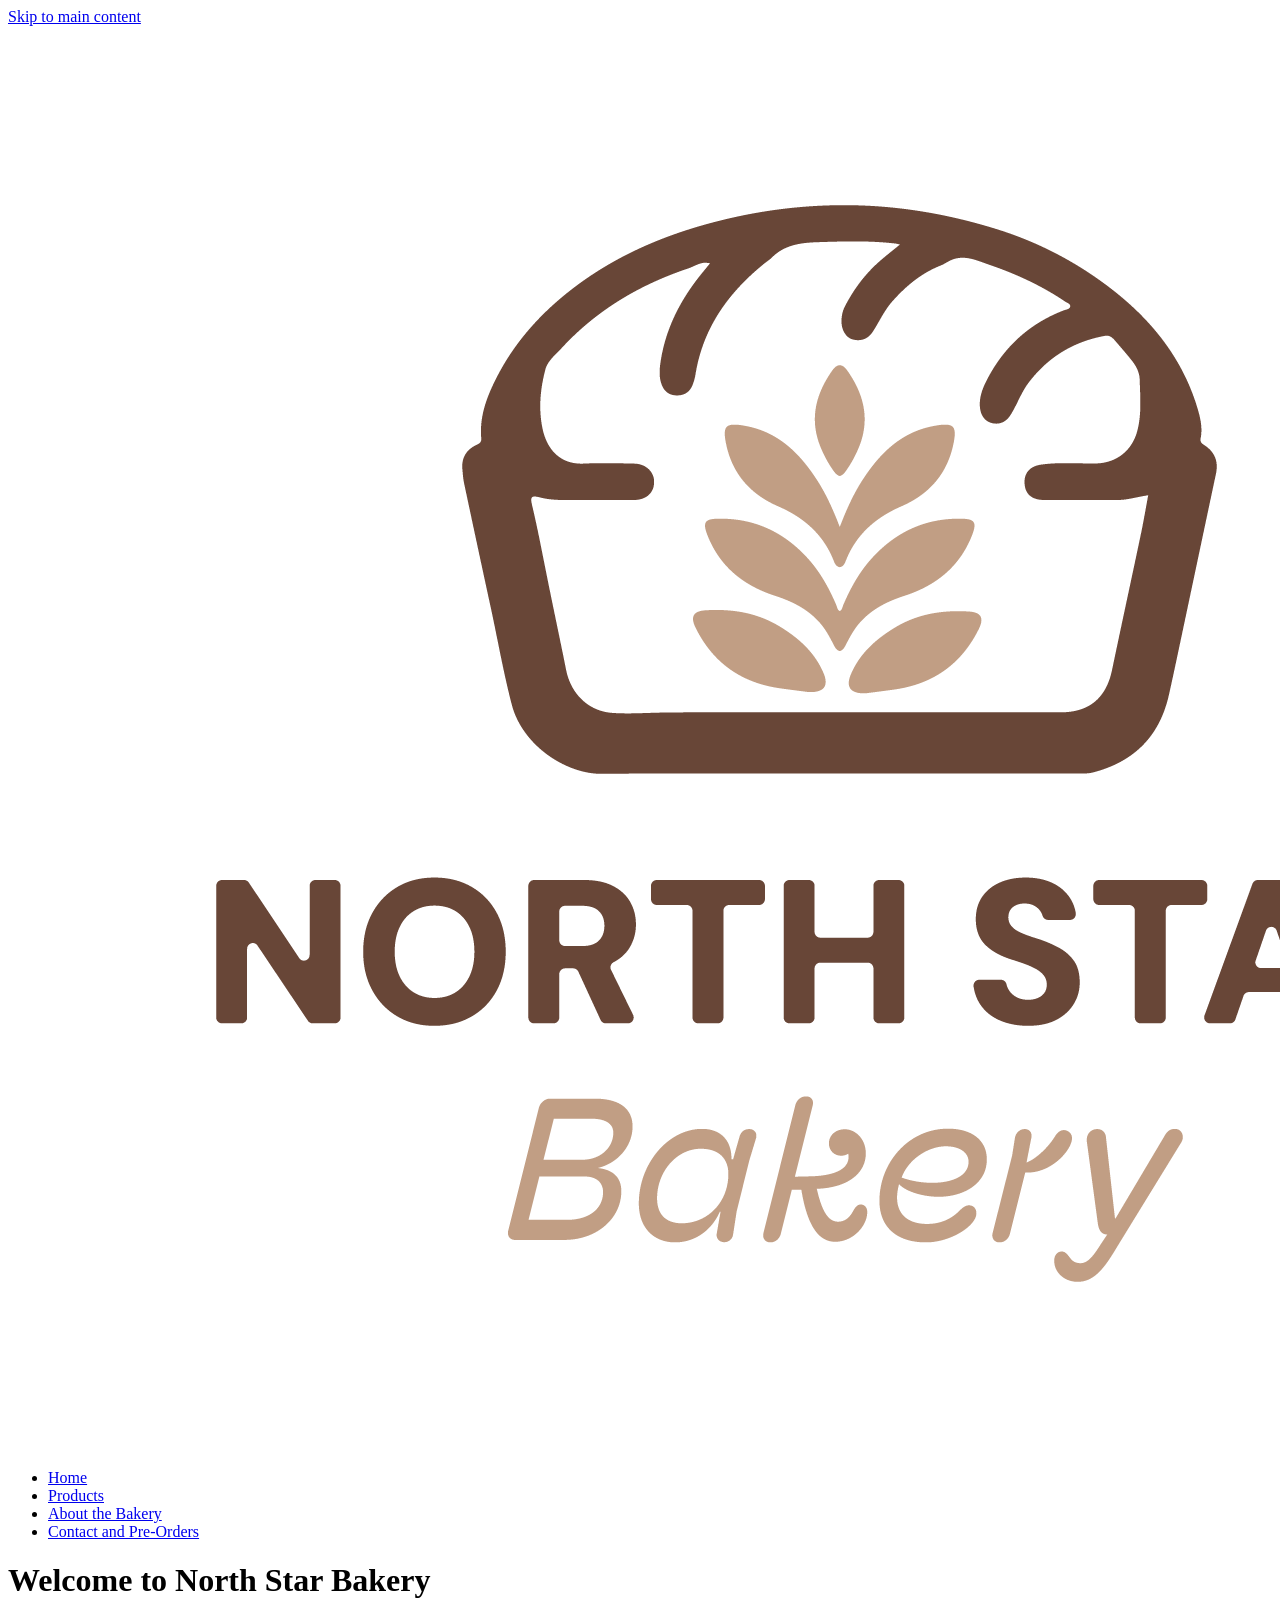
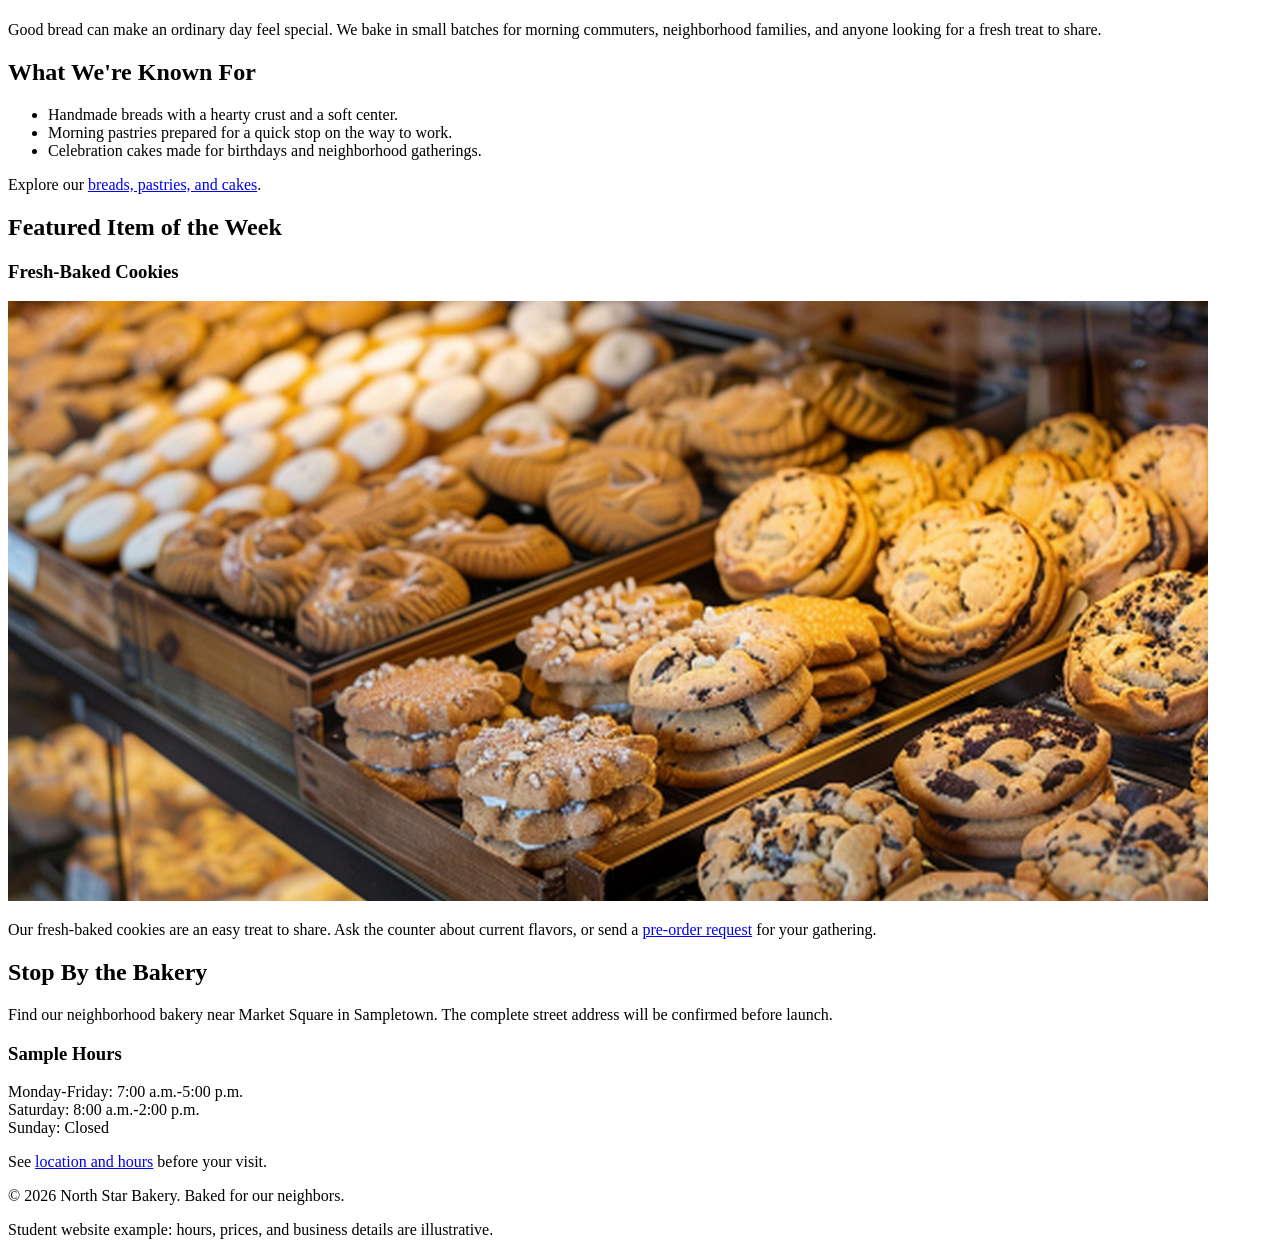
==== index.html @ a2d33c26 "first commit" ====
<!DOCTYPE html>
<html lang="en">
<head>
  <meta charset="UTF-8">
  <meta name="viewport" content="width=device-width, initial-scale=1.0">
  <meta name="description" content="Discover fresh breads, pastries, and cakes at North Star Bakery.">
  <title>Home | North Star Bakery</title>
</head>
<body>
  <a href="#main-content">Skip to main content</a>
  <header>
    <img src="assets/bakery-logo_c.png" alt="North Star Bakery logo">
    <nav aria-label="Main navigation">
      <ul>
        <li><a href="index.html" aria-current="page">Home</a></li>
        <li><a href="products.html">Products</a></li>
        <li><a href="about.html">About the Bakery</a></li>
        <li><a href="contact.html">Contact and Pre-Orders</a></li>
      </ul>
    </nav>
  </header>
  <main id="main-content">
    <h1>Welcome to North Star Bakery</h1>
    <p>Good bread can make an ordinary day feel special. We bake in small
      batches for morning commuters, neighborhood families, and anyone
      looking for a fresh treat to share.</p>

    <section aria-labelledby="known-for">
      <h2 id="known-for">What We're Known For</h2>
      <ul>
        <li>Handmade breads with a hearty crust and a soft center.</li>
        <li>Morning pastries prepared for a quick stop on the way to work.</li>
        <li>Celebration cakes made for birthdays and neighborhood gatherings.</li>
      </ul>
      <p>Explore our <a href="products.html">breads, pastries, and cakes</a>.</p>
    </section>

    <section aria-labelledby="weekly-feature">
      <h2 id="weekly-feature">Featured Item of the Week</h2>
      <h3>Fresh-Baked Cookies</h3>
      <picture>
        <source media="(max-width: 600px)" srcset="assets/bakery-feature-small_c.png">
        <img src="assets/bakery-feature-large_c.png"
          alt="Assorted cookies and pastries arranged in the bakery display case">
      </picture>
      <p>Our fresh-baked cookies are an easy treat to share. Ask
        the counter about current flavors, or send a
        <a href="contact.html">pre-order request</a> for your gathering.</p>
    </section>

    <section aria-labelledby="visit">
      <h2 id="visit">Stop By the Bakery</h2>
      <p>Find our neighborhood bakery near Market Square in Sampletown.
        The complete street address will be confirmed before launch.</p>
      <h3>Sample Hours</h3>
      <p>Monday-Friday: 7:00 a.m.-5:00 p.m.<br>
        Saturday: 8:00 a.m.-2:00 p.m.<br>
        Sunday: Closed</p>
      <p>See <a href="contact.html#location-hours">location and hours</a>
        before your visit.</p>
    </section>
  </main>
  <footer>
    <p>&copy; 2026 North Star Bakery. Baked for our neighbors.</p>
    <p>Student website example: hours, prices, and business details are illustrative.</p>
  </footer>
</body>
</html>
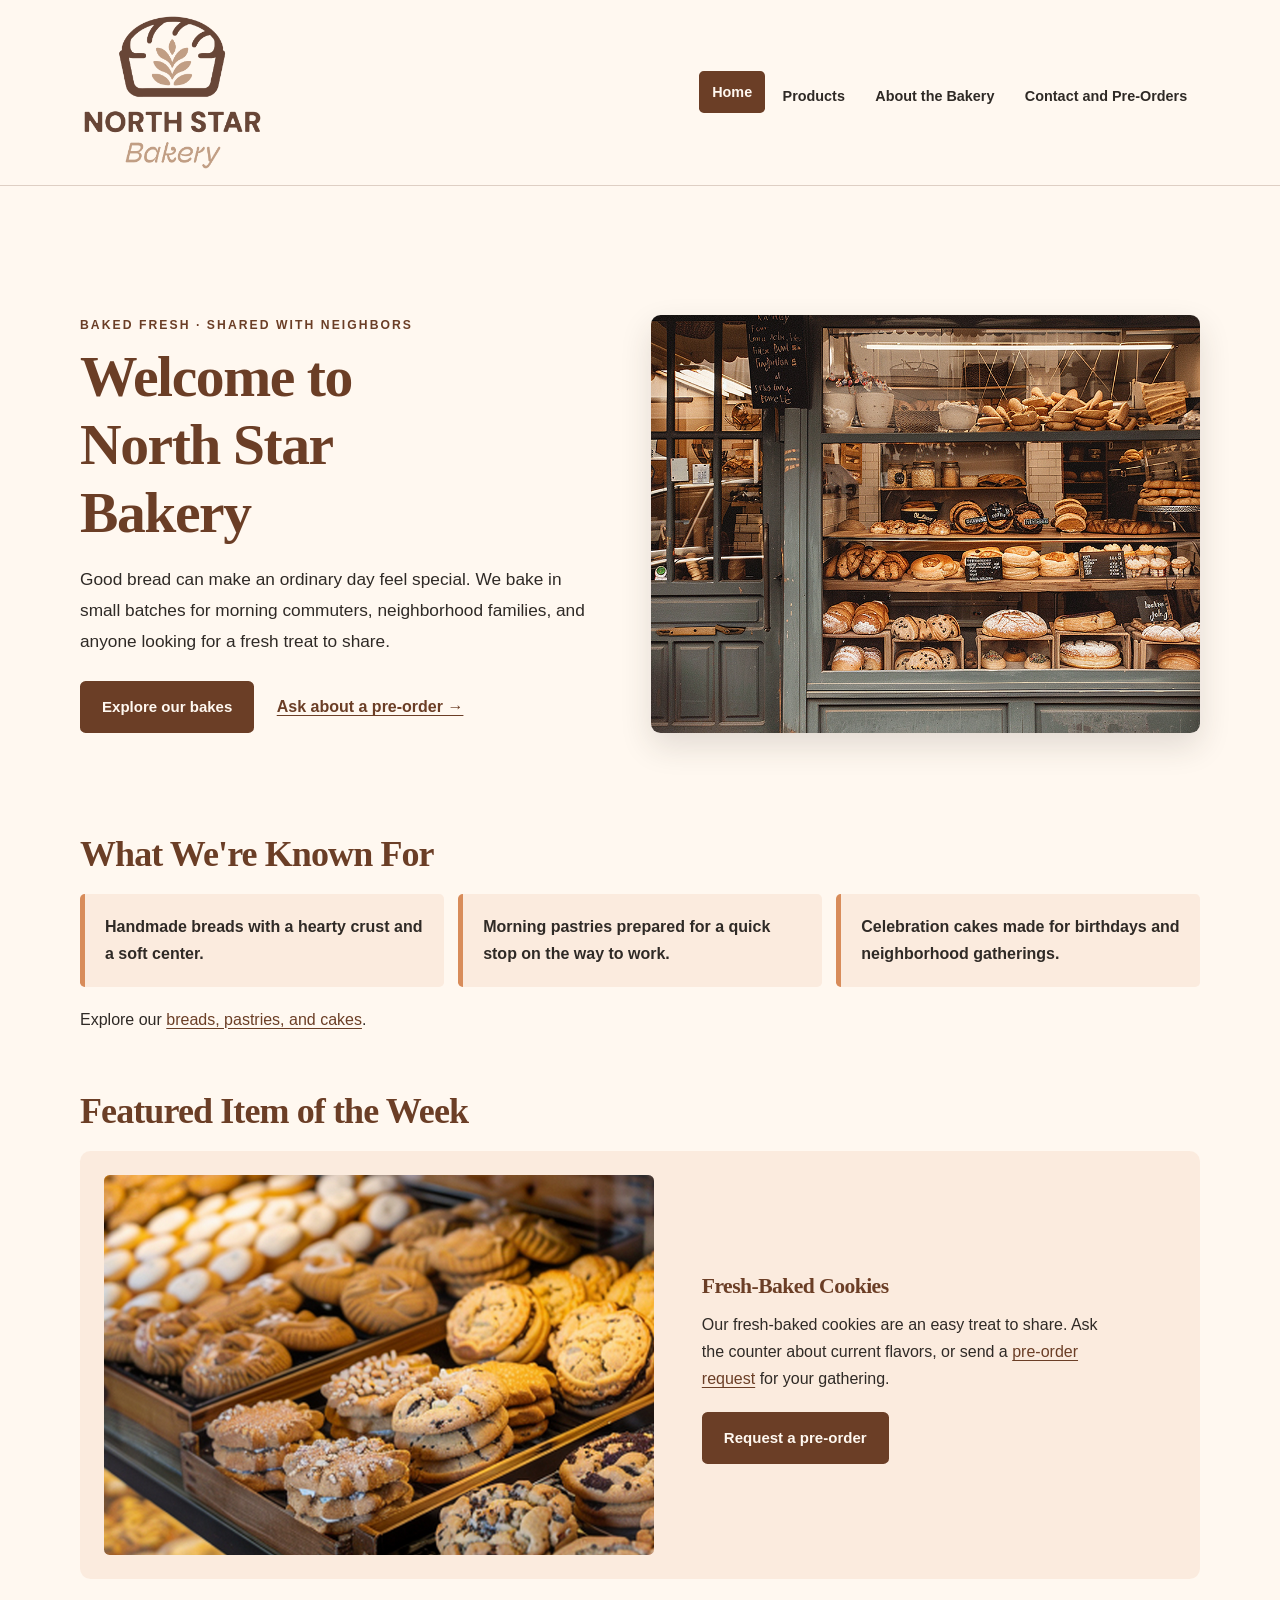
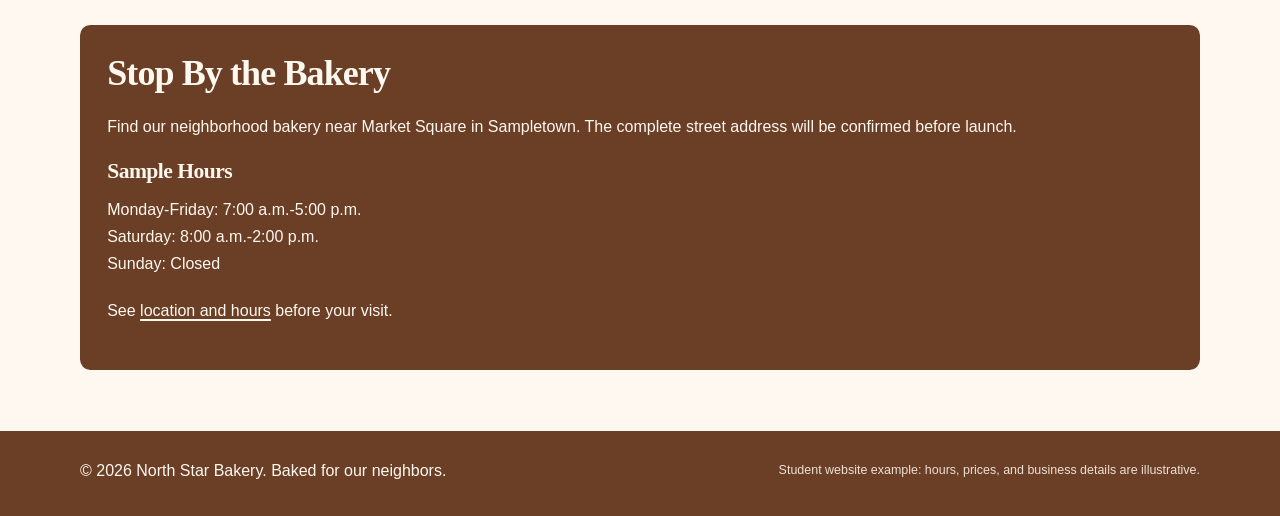
==== commit f5545514: "Updated to touchstone-3" ====
--- a/index.html
+++ b/index.html
@@ -1,68 +1,60 @@
 <!DOCTYPE html>
+
 <html lang="en">
 <head>
-  <meta charset="UTF-8">
-  <meta name="viewport" content="width=device-width, initial-scale=1.0">
-  <meta name="description" content="Discover fresh breads, pastries, and cakes at North Star Bakery.">
-  <title>Home | North Star Bakery</title>
-</head>
+<meta charset="utf-8"/>
+<meta content="width=device-width, initial-scale=1.0" name="viewport"/>
+<meta content="Discover fresh breads, pastries, and cakes at North Star Bakery." name="description"/>
+<title>Home | North Star Bakery</title>
+<link href="styles.css" rel="stylesheet"/></head>
 <body>
-  <a href="#main-content">Skip to main content</a>
-  <header>
-    <img src="assets/bakery-logo_c.png" alt="North Star Bakery logo">
-    <nav aria-label="Main navigation">
-      <ul>
-        <li><a href="index.html" aria-current="page">Home</a></li>
-        <li><a href="products.html">Products</a></li>
-        <li><a href="about.html">About the Bakery</a></li>
-        <li><a href="contact.html">Contact and Pre-Orders</a></li>
-      </ul>
-    </nav>
-  </header>
-  <main id="main-content">
-    <h1>Welcome to North Star Bakery</h1>
-    <p>Good bread can make an ordinary day feel special. We bake in small
+<a class="skip-link" href="#main-content">Skip to main content</a>
+<header class="site-header"><div class="container header-inner"><a aria-label="North Star Bakery home" class="brand" href="index.html"><img alt="North Star Bakery logo with a bread loaf illustration" class="brand-logo" height="134" src="assets/bakery-logo-site.png" width="190"/></a><nav aria-label="Main navigation" class="site-nav">
+<ul class="nav-list">
+<li><a aria-current="page" class="active" href="index.html">Home</a></li>
+<li><a href="products.html">Products</a></li>
+<li><a href="about.html">About the Bakery</a></li>
+<li><a href="contact.html">Contact and Pre-Orders</a></li>
+</ul>
+</nav></div></header>
+<main class="container main-content" id="main-content"><section aria-labelledby="home-title" class="hero content-section"><div class="hero-copy"><p class="eyebrow">BAKED FRESH · SHARED WITH NEIGHBORS</p><h1 id="home-title">Welcome to North Star Bakery</h1><p class="lead">Good bread can make an ordinary day feel special. We bake in small
       batches for morning commuters, neighborhood families, and anyone
-      looking for a fresh treat to share.</p>
+      looking for a fresh treat to share.</p><div class="hero-actions"><a class="button button-primary" href="products.html">Explore our bakes</a><a class="text-action" href="contact.html">Ask about a pre-order →</a></div></div><img alt="Welcoming bakery storefront with fresh breads and pastries in the window" class="hero-image" height="715" src="assets/bakery-storefront_c.png" width="1200"/></section>
 
-    <section aria-labelledby="known-for">
-      <h2 id="known-for">What We're Known For</h2>
-      <ul>
-        <li>Handmade breads with a hearty crust and a soft center.</li>
-        <li>Morning pastries prepared for a quick stop on the way to work.</li>
-        <li>Celebration cakes made for birthdays and neighborhood gatherings.</li>
-      </ul>
-      <p>Explore our <a href="products.html">breads, pastries, and cakes</a>.</p>
-    </section>
 
-    <section aria-labelledby="weekly-feature">
-      <h2 id="weekly-feature">Featured Item of the Week</h2>
-      <h3>Fresh-Baked Cookies</h3>
-      <picture>
-        <source media="(max-width: 600px)" srcset="assets/bakery-feature-small_c.png">
-        <img src="assets/bakery-feature-large_c.png"
-          alt="Assorted cookies and pastries arranged in the bakery display case">
-      </picture>
-      <p>Our fresh-baked cookies are an easy treat to share. Ask
+<section aria-labelledby="known-for" class="content-section known-section">
+<h2 id="known-for">What We're Known For</h2>
+<ul class="benefit-list">
+<li>Handmade breads with a hearty crust and a soft center.</li>
+<li>Morning pastries prepared for a quick stop on the way to work.</li>
+<li>Celebration cakes made for birthdays and neighborhood gatherings.</li>
+</ul>
+<p>Explore our <a href="products.html">breads, pastries, and cakes</a>.</p>
+</section>
+<section aria-labelledby="weekly-feature" class="content-section featured-section">
+<h2 id="weekly-feature">Featured Item of the Week</h2><div class="feature-layout"><picture class="feature-picture">
+<source media="(max-width: 600px)" srcset="assets/bakery-feature-small_c.png"/>
+<img alt="Assorted cookies and pastries arranged in the bakery display case" height="600" src="assets/bakery-feature-large_c.png" width="1200"/>
+</picture><div class="feature-copy"><h3>Fresh-Baked Cookies</h3><p>Our fresh-baked cookies are an easy treat to share. Ask
         the counter about current flavors, or send a
-        <a href="contact.html">pre-order request</a> for your gathering.</p>
-    </section>
+        <a href="contact.html">pre-order request</a> for your gathering.</p><a class="button button-primary" href="contact.html">Request a pre-order</a></div></div>
 
-    <section aria-labelledby="visit">
-      <h2 id="visit">Stop By the Bakery</h2>
-      <p>Find our neighborhood bakery near Market Square in Sampletown.
+
+
+</section>
+<section aria-labelledby="visit" class="content-section visit-panel">
+<h2 id="visit">Stop By the Bakery</h2>
+<p>Find our neighborhood bakery near Market Square in Sampletown.
         The complete street address will be confirmed before launch.</p>
-      <h3>Sample Hours</h3>
-      <p>Monday-Friday: 7:00 a.m.-5:00 p.m.<br>
-        Saturday: 8:00 a.m.-2:00 p.m.<br>
+<h3>Sample Hours</h3>
+<p>Monday-Friday: 7:00 a.m.-5:00 p.m.<br/>
+        Saturday: 8:00 a.m.-2:00 p.m.<br/>
         Sunday: Closed</p>
-      <p>See <a href="contact.html#location-hours">location and hours</a>
+<p>See <a href="contact.html#location-hours">location and hours</a>
         before your visit.</p>
-    </section>
-  </main>
-  <footer>
-    <p>&copy; 2026 North Star Bakery. Baked for our neighbors.</p>
-    <p>Student website example: hours, prices, and business details are illustrative.</p>
-  </footer>
+</section>
+</main>
+<footer class="site-footer"><div class="container footer-inner"><p>© 2026 North Star Bakery. Baked for our neighbors.</p><p>Student website example: hours, prices, and business details are illustrative.</p></div></footer>
 </body>
 </html>
+
--- a/styles.css
+++ b/styles.css
@@ -0,0 +1,157 @@
+/* North Star Bakery — Touchstone 3
+   Four-color design system, two built-in fonts, mobile-first layout.
+   Colors: cream #FFF8F0, brown #6B3E26, peach #D88C5A, charcoal #2F2A26.
+   Fonts: Georgia (headings) and Arial (body and interface).
+*/
+:root {
+  --cream: #FFF8F0;
+  --brown: #6B3E26;
+  --peach: #D88C5A;
+  --charcoal: #2F2A26;
+  --font-heading: Georgia, serif;
+  --font-body: Arial, sans-serif;
+}
+*, *::before, *::after { box-sizing: border-box; }
+html { scroll-behavior: smooth; }
+body {
+  margin: 0;
+  background: var(--cream);
+  color: var(--charcoal);
+  font-family: var(--font-body);
+  font-size: 1rem;
+  line-height: 1.7;
+}
+img, picture { max-width: 100%; }
+img { display: block; height: auto; }
+a { color: var(--brown); text-underline-offset: 3px; }
+a:hover { text-decoration-thickness: 2px; }
+:focus-visible { outline: 3px solid var(--peach); outline-offset: 4px; }
+.container { width: min(100% - 2rem, 1120px); margin-inline: auto; }
+.skip-link {
+  position: absolute; left: 1rem; top: -5rem; z-index: 100;
+  padding: .65rem 1rem; color: var(--cream); background: var(--brown);
+}
+.skip-link:focus { top: .65rem; }
+.site-header { border-bottom: 1px solid rgba(107,62,38,.22); }
+.header-inner { display: flex; flex-direction: column; align-items: center; gap: .5rem; padding-block: 1rem .75rem; }
+.brand { display: block; width: 158px; flex: 0 0 auto; }
+.brand-logo { display: block; width: 100%; height: auto; }
+.site-nav { width: 100%; }
+.nav-list { list-style: none; margin: 0; padding: 0; display: flex; flex-wrap: wrap; align-items: center; justify-content: center; gap: .4rem; }
+.nav-list a { display: block; padding: .45rem .7rem; border-radius: .3rem; color: var(--charcoal); text-decoration: none; font-weight: 700; font-size: .87rem; }
+.nav-list a:hover { background: rgba(216,140,90,.18); }
+.nav-list a.active { background: var(--brown); color: var(--cream); }
+.main-content { padding-block: 1.5rem 3.8rem; }
+h1, h2, h3 { font-family: var(--font-heading); color: var(--brown); line-height: 1.18; letter-spacing: -.025em; }
+h1 { font-size: clamp(2.35rem, 7vw, 3.6rem); margin: .45rem 0 1.05rem; }
+h2 { font-size: clamp(1.65rem, 4vw, 2.25rem); margin: 0 0 1.15rem; }
+h3 { font-size: 1.35rem; margin: .5rem 0 .65rem; }
+p, ul, ol { margin-block: .7rem 1.2rem; }
+ul { padding-left: 1.4rem; }
+li + li { margin-top: .5rem; }
+.eyebrow { color: var(--brown); font-size: .76rem; font-weight: 800; letter-spacing: .17em; text-transform: uppercase; margin: 0; }
+.lead { font-size: 1.08rem; line-height: 1.8; max-width: 65ch; }
+.page-intro { max-width: 840px; padding: 2.6rem 0 1.4rem; border-bottom: 2px solid rgba(107,62,38,.2); margin-bottom: 2.4rem; }
+.page-intro .lead { margin-bottom: 0; }
+.content-section { margin-top: 2.9rem; }
+.button { display: inline-flex; align-items: center; justify-content: center; min-height: 44px; padding: .7rem 1.25rem; font-family: var(--font-body); font-weight: 700; font-size: .94rem; border-radius: .35rem; border: 2px solid transparent; text-decoration: none; cursor: pointer; transition: background-color .15s ease, transform .15s ease; }
+.button-primary { color: var(--cream); background: var(--brown); border-color: var(--brown); }
+.button-primary:hover { background: var(--charcoal); border-color: var(--charcoal); }
+.text-action { font-weight: 700; }
+/* Home */
+.hero { display: flex; flex-direction: column; gap: 1.5rem; align-items: center; padding: 2.1rem 0 1.3rem; }
+.hero-copy { width: 100%; }
+.hero-copy h1 { max-width: 14ch; }
+.hero-copy .lead { margin-block: 1rem 1.5rem; }
+.hero-actions { display: flex; flex-wrap: wrap; align-items: center; gap: 1rem 1.4rem; }
+.hero-image { width: 100%; aspect-ratio: 1.55; object-fit: cover; border-radius: .6rem; box-shadow: 0 13px 32px rgba(47,42,38,.14); }
+.known-section { padding-top: 1.35rem; }
+.benefit-list { list-style: none; padding: 0; display: flex; flex-direction: column; gap: .9rem; }
+.benefit-list li { flex: 1; margin: 0; padding: 1.2rem 1.25rem; border-left: 5px solid var(--peach); background: rgba(216,140,90,.12); border-radius: .3rem; font-weight: 600; }
+.featured-section { margin-top: 3.6rem; }
+.feature-layout { display: flex; flex-direction: column; gap: 1.25rem; background: rgba(216,140,90,.12); border-radius: .65rem; padding: 1rem; }
+.feature-picture { width: 100%; }
+.feature-picture img { width: 100%; aspect-ratio: 1.45; object-fit: cover; border-radius: .35rem; }
+.feature-copy { align-self: center; padding: .4rem; }
+.feature-copy p { max-width: 45ch; }
+.visit-panel { padding: 1.7rem; border-radius: .65rem; background: var(--brown); color: var(--cream); }
+.visit-panel h2, .visit-panel h3 { color: var(--cream); }
+.visit-panel a { color: var(--cream); text-decoration-thickness: 2px; }
+/* Products */
+.bread-layout, .story-layout { display: flex; flex-direction: column; gap: 1.6rem; align-items: flex-start; }
+.bread-copy { flex: 1; }
+.bread-copy ul { padding-left: 1.3rem; }
+.bread-photos { flex: 1.1; display: flex; flex-direction: column; gap: 1rem; width: 100%; }
+.product-main-image { width: 100%; max-height: 320px; object-fit: cover; border-radius: .5rem; }
+.signature-figure { margin: 0; border: 1px solid rgba(107,62,38,.25); border-radius: .45rem; overflow: hidden; }
+.signature-figure img { width: 100%; max-height: 310px; object-fit: cover; }
+figcaption { padding: .8rem 1rem; font-size: .87rem; line-height: 1.55; }
+.product-card-grid, .about-card-grid { display: flex; flex-direction: column; gap: 1.2rem; margin-block: 2.1rem; }
+.info-card { flex: 1; min-width: 0; margin: 0; background: rgba(216,140,90,.13); border-radius: .55rem; padding: 1.5rem; }
+.info-card h2 { font-size: 1.65rem; }
+.info-card h3 { font-size: 1.17rem; }
+.planning-panel, .audio-panel { padding: 1.6rem; border-top: 5px solid var(--peach); background: rgba(216,140,90,.13); border-radius: .35rem; }
+/* About */
+.story-layout > img { width: 100%; aspect-ratio: 1.55; object-fit: cover; border-radius: .5rem; }
+.story-layout p { flex: 1; align-self: center; }
+audio { display: block; width: 100%; max-width: 490px; margin: 1rem 0; }
+/* Contact */
+.contact-layout { display: flex; flex-direction: column; gap: 1.5rem; align-items: flex-start; }
+.form-panel, .location-panel { min-width: 0; width: 100%; margin-top: 0; }
+.form-panel { flex: 1.6; }
+.location-panel { flex: 1; padding: 1.6rem; border-radius: .5rem; background: rgba(216,140,90,.13); }
+form { max-width: 100%; }
+.form-group { margin: 0 0 1.35rem; min-width: 0; padding: 1.15rem; border: 1px solid rgba(107,62,38,.38); border-radius: .45rem; }
+legend { padding: 0 .4rem; color: var(--brown); font-family: var(--font-heading); font-size: 1.16rem; font-weight: 700; }
+label { font-weight: 700; }
+input:not([type=radio]), textarea { display: block; width: 100%; max-width: 100%; padding: .7rem .75rem; border: 1.5px solid var(--brown); border-radius: .28rem; margin-top: .35rem; color: var(--charcoal); background: var(--cream); font: inherit; }
+textarea { resize: vertical; }
+input[type=radio] { width: 1.1rem; height: 1.1rem; vertical-align: middle; accent-color: var(--brown); }
+.radio-label { font-weight: 500; margin-left: .3rem; }
+form p { margin-block: .75rem 1rem; }
+button.button { font: 700 .94rem var(--font-body); }
+address { font-style: normal; line-height: 1.85; }
+/* Footer and responsiveness */
+.site-footer { padding: 1.6rem 0 2rem; background: var(--brown); color: var(--cream); }
+.footer-inner { display: flex; flex-direction: column; gap: .2rem; }
+.footer-inner p { margin: 0; }
+.footer-inner p + p { font-size: .78rem; opacity: .88; }
+@media (min-width: 760px) {
+  .container { width: min(100% - 4rem, 1120px); }
+  .header-inner { flex-direction: row; justify-content: space-between; gap: 2.2rem; padding-block: .75rem; }
+  .brand { width: 185px; }
+  .site-nav { width: auto; }
+  .nav-list { justify-content: flex-end; gap: .3rem; }
+  .nav-list a { padding: .55rem .8rem; font-size: .9rem; }
+  .main-content { padding-top: 2rem; }
+  .hero { flex-direction: row; justify-content: space-between; gap: 3rem; padding-block: 3.2rem 2rem; }
+  .hero-copy { flex: 1; }
+  .hero-image { width: 49%; align-self: stretch; min-height: 380px; }
+  .benefit-list { flex-direction: row; }
+  .feature-layout { flex-direction: row; align-items: center; gap: 2rem; padding: 1.5rem; }
+  .feature-picture { flex: 1.2; }
+  .feature-copy { flex: 1; padding: .5rem 1rem; }
+  .bread-layout, .story-layout { flex-direction: row; gap: 2.1rem; }
+  .bread-copy { padding-top: .3rem; }
+  .bread-photos { max-width: 55%; }
+  .bread-photos { flex-direction: row; align-items: flex-start; }
+  .product-main-image, .signature-figure { flex: 1; width: 50%; }
+  .product-main-image { max-height: none; aspect-ratio: 1; }
+  .signature-figure img { aspect-ratio: 1; }
+  .product-card-grid, .about-card-grid { flex-direction: row; gap: 1.3rem; }
+  .story-layout > img { width: 50%; }
+  .contact-layout { flex-direction: row; align-items: flex-start; gap: 2rem; }
+  .location-panel { position: sticky; top: 1rem; }
+  .footer-inner { flex-direction: row; justify-content: space-between; align-items: center; gap: 2rem; }
+  .footer-inner p + p { text-align: right; }
+}
+@media (prefers-reduced-motion: reduce) {
+  html { scroll-behavior: auto; }
+  .button { transition: none; }
+}
+/* Balanced, tap-friendly two-by-two navigation for narrow displays. */
+@media (max-width: 759px) {
+  .nav-list { gap: .4rem; }
+  .nav-list li { flex: 1 1 calc(50% - .4rem); min-width: 0; margin: 0; }
+  .nav-list a { text-align: center; padding: .55rem .15rem; font-size: .82rem; }
+}
